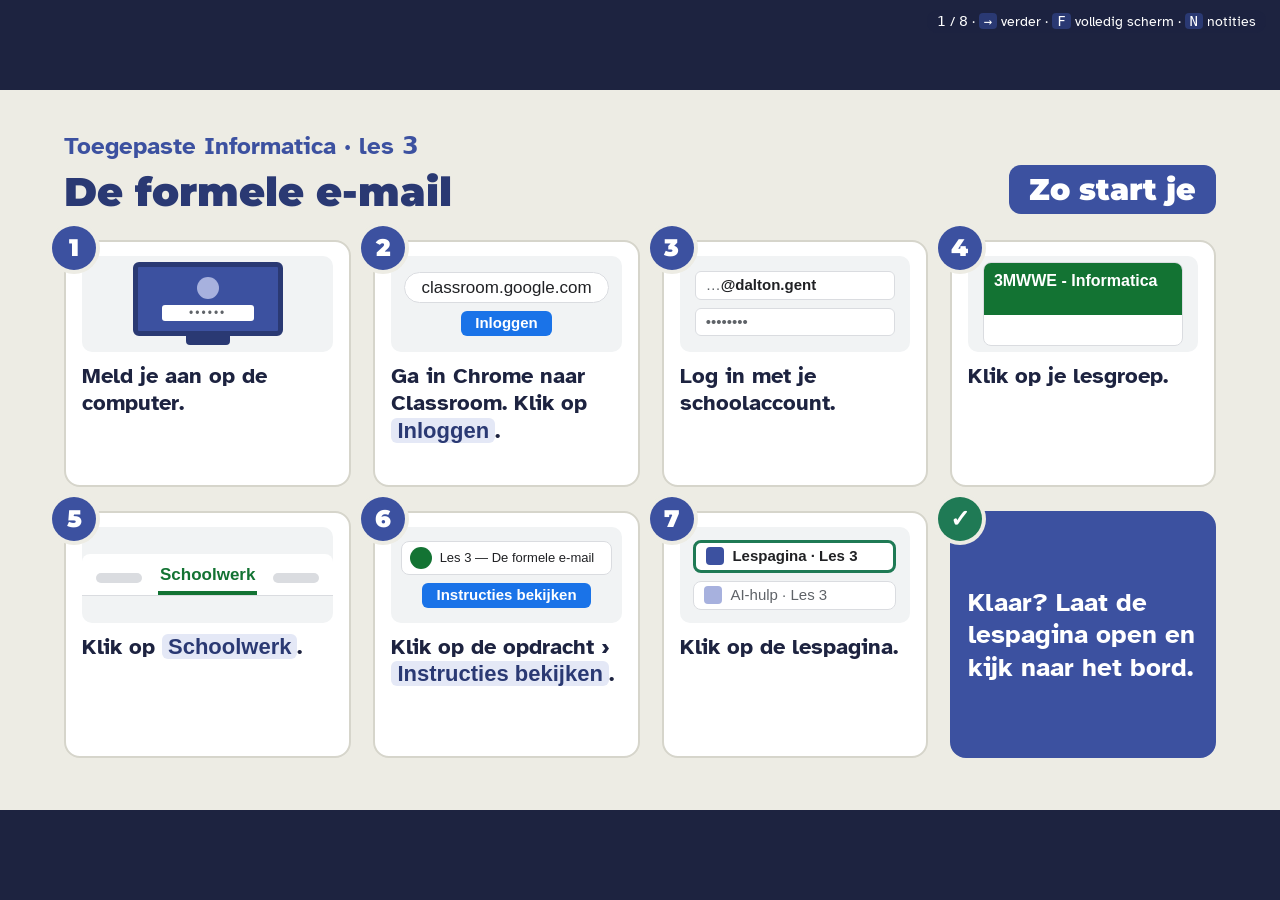
==== presentatie.html @ 8ce5a007 "Les 3 MWWE: De formele e-mail Co-Authored-By: Claude Sonnet 5.5 <noreply@anthropic.com>" ====
<!DOCTYPE html>
<html lang="nl-BE">
<head>
  <meta charset="UTF-8">
  <meta name="viewport" content="width=device-width, initial-scale=1">
  <title>De formele e-mail · dia's · Onderzoekslabo</title>
  <link rel="icon" href="assets/onderzoekslabo-icon.svg" type="image/svg+xml">
  <link rel="stylesheet" href="css/slides.css">
  <style>
    .klok { font-size: 22px; color: #4D5573; }
    .compact .two { flex: 0 0 auto; }
    .compact .panel p { margin-bottom: 10px; }
    .compact .panel p:last-child { margin-bottom: 0; }
    .steps2 { columns: 2; column-gap: 40px; margin: 0; }
    .steps2 li { font-size: 25px; margin-bottom: 6px; break-inside: avoid; }
    .steps1 { margin: 0; padding-left: 1.2em; }
    .steps1 li { font-size: 27px; margin-bottom: 9px; }
    .steps1 li:last-child { margin-bottom: 0; }
    .qcol .opt { font-size: 26px; padding: 10px 18px; }
    /* Een nagemaakt venster "Nieuw bericht" (dia 4 en 6) */
    .venster { background: #fff; border: 2px solid #C4C7C5; border-radius: 14px 14px 8px 8px; overflow: hidden; font-family: Arial, sans-serif; color: #202124; box-shadow: 0 8px 24px rgba(29,35,64,.15); }
    .venster .vk { background: #F2F6FC; font-weight: 700; font-size: 20px; padding: 8px 18px; }
    .venster .vv { display: flex; gap: 16px; border-bottom: 1px solid #E3E3E3; padding: 7px 18px; font-size: 20px; }
    .venster .vv span:first-child { color: #5F6368; width: 110px; flex-shrink: 0; }
    .venster .vt { padding: 12px 18px 6px; font-size: 20px; }
    .venster .vt p { font-size: 20px; margin: 0 0 12px; line-height: 1.35; }
    .venster .lijn { display: block; height: 10px; border-radius: 5px; background: #E1E3EC; margin: 0 0 10px; }
    .venster .vf { padding: 4px 18px 14px; }
    .venster .verz { display: inline-block; background: #0B57D0; color: #fff; font-weight: 700; font-size: 18px; border-radius: 99px; padding: 5px 20px; }
    .leeg { color: #A0372A; font-style: italic; }
    /* dia 4: zes delen, met labels die één voor één verschijnen */
    .delen { display: grid; grid-template-columns: 1fr 400px; gap: 30px; flex: 1; min-height: 0; align-items: start; }
    .labels { list-style: none; padding: 0 !important; margin: 0; counter-reset: d; }
    .labels li { counter-increment: d; font-size: 24px; line-height: 1.2; margin: 0 0 9px; display: flex; align-items: center; gap: 14px; }
    .labels li::before { content: counter(d); width: 38px; height: 38px; flex-shrink: 0; border-radius: 50%; background: var(--navy); color: #fff; font-family: "Montserrat", Arial, sans-serif; font-weight: 900; font-size: 20px; display: grid; place-items: center; }
    /* dia 5: twee tabbladen */
    .tabbalk { display: flex; gap: 6px; background: #DEE1E6; border-radius: 14px 14px 0 0; padding: 10px 12px 0; font-family: Arial, sans-serif; }
    .tabbalk span { background: #F1F3F4; border-radius: 10px 10px 0 0; padding: 10px 22px; font-size: 21px; color: #3C4043; }
    .tabbalk span.aan { background: #fff; font-weight: 700; color: #202124; }
    .tabonder { background: #fff; border: 2px solid #DEE1E6; border-top: 0; border-radius: 0 0 14px 14px; height: 40px; }
    .uitleg3 { display: grid; grid-template-columns: repeat(3, 1fr); gap: 22px; margin-top: 26px; }
    .uitleg3 .panel { font-size: 24px; line-height: 1.35; }
    .uitleg3 .panel b { display: block; font-family: "Montserrat", Arial, sans-serif; color: var(--navy-deep); font-size: 26px; margin-bottom: 6px; }
    .rij1 { display: grid; grid-template-columns: 1fr 1fr; gap: 22px; margin-top: 18px; }
    .rij1 .panel { font-size: 24px; }
    /* dia 6: twee kleine vensters naast elkaar */
    .twee { display: grid; grid-template-columns: 1fr 1fr; gap: 22px; align-items: start; }
    .twee .venster .vv { font-size: 19px; padding: 6px 16px; }
    .twee .venster .vv span:first-child { width: 96px; }
    .twee .venster .vk { font-size: 19px; padding: 6px 16px; }
    .twee .wie { font-family: "Montserrat", Arial, sans-serif; font-weight: 800; font-size: 24px; color: var(--navy-deep); margin: 0 0 6px; }
    .vast5 { font-size: 26px; line-height: 1.5; }
  </style>
</head>
<body>
<div class="hud"><span id="counter"></span> · <kbd>→</kbd> verder · <kbd>F</kbd> volledig scherm · <kbd>N</kbd> notities</div>
<div class="deck"><div class="stage">

<!-- 1 · vaste startdia -->
<section class="slide start">
  <div class="start-kop">
    <div>
      <p class="kicker">Toegepaste Informatica · les 3</p>
      <h1>De formele e-mail</h1>
    </div>
    <span class="start-zo">Zo start je</span>
  </div>
  <ol class="startroute">
    <li><div class="sr-beeld"><div class="pc-scherm"><span class="pc-avatar"></span><span class="pc-veld">••••••</span></div><div class="pc-voet"></div></div><span class="sr-tekst">Meld je aan op de computer.</span></li>
    <li><div class="sr-beeld"><span class="url-balk">classroom.google.com</span><span class="url-knop">Inloggen</span></div><span class="sr-tekst">Ga in Chrome naar Classroom. Klik op <span class="knop">Inloggen</span>.</span></li>
    <li><div class="sr-beeld"><span class="login-veld">…<b>@dalton.gent</b></span><span class="login-veld">••••••••</span></div><span class="sr-tekst">Log in met je schoolaccount.</span></li>
    <li><div class="sr-beeld"><div class="lesgroep"><span class="lesgroep-kop">3MWWE - Informatica</span></div></div><span class="sr-tekst">Klik op je lesgroep.</span></li>
    <li><div class="sr-beeld"><div class="tabs"><span class="tab-grijs"></span><span class="tab-aan">Schoolwerk</span><span class="tab-grijs"></span></div></div><span class="sr-tekst">Klik op <span class="knop">Schoolwerk</span>.</span></li>
    <li><div class="sr-beeld"><span class="opdr-rij"><span class="opdr-ic"></span>Les 3 — De formele e-mail</span><span class="opdr-link">Instructies bekijken</span></div><span class="sr-tekst">Klik op de opdracht › <span class="knop">Instructies bekijken</span>.</span></li>
    <li><div class="sr-beeld"><span class="bijl-chip aan"><span class="bijl-ic"></span>Lespagina · Les 3</span><span class="bijl-chip"><span class="bijl-ic"></span>AI-hulp · Les 3</span></div><span class="sr-tekst">Klik op de lespagina.</span></li>
    <li class="klaar">Klaar? Laat de lespagina open en kijk naar het bord.</li>
  </ol>
  <template class="note">
    <p><strong>Instructie, 0–2'. De vaste startdia</strong> (elke les dezelfde, voor alle klassen). Laat ze op het bord staan terwijl de leerlingen aanmelden.</p>
    <p>Het <strong>wachtwoord van de computers</strong> staat niet op de dia: de dia's staan openbaar online. Zeg het, of schrijf het op het bord.</p>
    <p>Ga verder als de meesten de lespagina open hebben. Wie vastzit bij stap 4 tot 6: wijs de tegel aan, en help daarna, niet ervoor.</p>
  </template>
</section>

<!-- 2 -->
<section class="slide met-mascotte" data-answer>
  <img class="mascotte" src="assets/mascotte/dalton_denken.webp" alt="" width="240" height="240">
  <p class="kicker">Lesstart · 2 minuten</p>
  <h2>Weet je het nog?</h2>
  <div class="qcol">
    <p style="font-size:30px;font-weight:700;margin:0 0 8px">Waarom heette het bestand <em>interview_respondent-02</em> en niet <em>interview Amina</em>?</p>
    <div class="opts">
      <div class="opt"><span class="n">A</span>Omdat de naam dan korter was</div>
      <div class="opt right"><span class="n">B</span>Omdat een naam een persoonsgegeven is</div>
      <div class="opt"><span class="n">C</span>Omdat Drive geen namen toelaat</div>
    </div>
  </div>
  <p class="answer">Een naam is een persoonsgegeven. Vandaag ook: een e-mailadres.</p>
  <template class="note">
    <p><strong>Lesstart (2'), ophalen uit les 2.</strong> Iedereen antwoordt tegelijk met vingers: 1, 2 of 3 vingers voor A, B of C. Druk daarna op → voor het antwoord.</p>
    <p>Bouw de brug: <em>"Een naam is een persoonsgegeven. Een e-mailadres ook. Straks zie je wat dat betekent als je veel mensen tegelijk mailt."</em></p>
  </template>
</section>

<!-- 3 -->
<section class="slide met-mascotte">
  <img class="mascotte" src="assets/mascotte/dalton_wijzen_links.webp" alt="" width="240" height="240">
  <p class="kicker">Ik doe · dia 1 van 4</p>
  <h2>Wat kan je straks?</h2>
  <ul class="rules">
    <li>Je <strong>vergelijkt</strong> een zwakke en een goede interviewaanvraag.</li>
    <li>Je kiest tussen <strong>Aan</strong>, <strong>Cc</strong> en <strong>Bcc</strong>.</li>
    <li>Je schrijft zelf een <strong>formele e-mail</strong>, van onderwerp tot handtekening.</li>
  </ul>
  <p class="klok" style="margin-top:8px">Vandaag geen Gmail: je schrijft in je werkdocument, in een venster dat eruitziet als Gmail.</p>
  <template class="note"><p><strong>Ik doe, 0'30".</strong> Lesdoel voorlezen, niet toelichten. Zeg dat er niets echt verstuurd wordt: ze leveren het werkdocument in.</p></template>
</section>

<!-- 4 -->
<section class="slide">
  <p class="kicker">Ik doe · dia 2 van 4 · het eindproduct</p>
  <h2>Een e-mail in acht delen</h2>
  <div class="delen">
    <div class="venster">
      <div class="vk">Nieuw bericht</div>
      <div class="vv"><span>Aan</span><span>hanne.declercq@delantaarn.example</span></div>
      <div class="vv"><span>Cc</span><span>ines.coppens@onderzoekslabo.example</span></div>
      <div class="vv"><span>Onderwerp</span><span>Vraag om een interview over …</span></div>
      <div class="vt">
        <p>Beste mevrouw De Clercq,</p>
        <span class="lijn" style="width:92%"></span>
        <span class="lijn" style="width:84%"></span>
        <span class="lijn" style="width:64%"></span>
        <span class="lijn" style="width:30%"></span>
        <p style="margin-top:12px">Met vriendelijke groeten,</p>
        <span class="lijn" style="width:38%"></span>
        <span class="lijn" style="width:30%"></span>
      </div>
      <div class="vf"><span class="verz">Verzenden</span></div>
    </div>
    <ol class="labels">
      <li class="reveal-item"><span><strong>Ontvangers</strong>: Aan en Cc</span></li>
      <li class="reveal-item"><span><strong>Onderwerp</strong>: waarover, van wie?</span></li>
      <li class="reveal-item"><span><strong>Aanspreking</strong> met een komma</span></li>
      <li class="reveal-item"><span><strong>Inleiding</strong>: wie, namens wie</span></li>
      <li class="reveal-item"><span><strong>Midden</strong>: je vraag</span></li>
      <li class="reveal-item"><span><strong>Slot</strong>: tegen wanneer</span></li>
      <li class="reveal-item"><span><strong>Slotgroet</strong></span></li>
      <li class="reveal-item"><span><strong>Handtekening</strong></span></li>
    </ol>
  </div>
  <template class="note">
    <p><strong>Ik doe, 1'30". Het eindproduct.</strong> Wijs elk deel aan in het venster en druk telkens op → voor het label.</p>
    <p>Bij Cc: <em>"Je onderzoeksbegeleider leest mee, maar moet niets doen."</em> Bij de aanspreking: <em>"Je kent haar niet. Dus geen voornaam, en u in plaats van je."</em></p>
    <p>Inleiding, midden en slot toon je niet uitgewerkt: dat schrijven ze zelf, met het bouwplan van stap 5.</p>
  </template>
</section>

<!-- 5 -->
<section class="slide">
  <p class="kicker">Ik doe · dia 3 van 4 · demo</p>
  <h2>Aan, Cc of Bcc?</h2>
  <div class="uitleg3">
    <div class="panel reveal-item"><b>Aan</b>Mevrouw De Clercq. Zij moet antwoorden.</div>
    <div class="panel reveal-item"><b>Cc</b>Mevrouw Coppens, je begeleider. Zij leest mee en moet niets doen.</div>
    <div class="panel reveal-item"><b>Bcc</b>De 24 leerlingen van je enquête. Ze mogen elkaars adres niet zien.</div>
  </div>
  <p class="reveal-item" style="margin-top:26px;font-size:27px"><strong>Waar typ je dat?</strong> In <em>Interviewmail</em>, deel 3, in het venster <em>Nieuw bericht</em>.</p>
  <p class="reveal-item" style="margin-top:6px;font-size:27px"><strong>Waarom Bcc?</strong> Een e-mailadres is een persoonsgegeven, zoals <em>respondent-02</em> in les 2.</p>
  <template class="note">
    <p><strong>Ik doe, 2' — voordoen in je eigen browser</strong> (je eigen kopie van Interviewmail: zie README, klaarzetten).</p>
    <ol>
      <li>Druk op → voor elk vak. Vraag telkens: <em>"Moet deze persoon antwoorden? Mag hij de andere adressen zien?"</em></li>
      <li>Toon in je eigen kopie van Interviewmail deel 3: klik in het vak naast <em>Aan</em> en typ één letter. <em>"Zo schrijf je in het venster."</em> Wis de letter.</li>
      <li>Brug naar de lesstart: <em>"Een naam is een persoonsgegeven. Een e-mailadres ook. Zet je 24 adressen in Cc, dan ziet elke leerling de 23 andere."</em></li>
    </ol>
    <p>Vraag 1 in deel 2 (<em>Waarom zet je de 24 leerlingen niet in Cc?</em>) laat je de leerlingen zelf beantwoorden.</p>
  </template>
</section>

<!-- 6 -->
<section class="slide compact met-mascotte">
  <!-- MASCOTTE VOLGT: <img class="mascotte" src = "assets/mascotte/dalton_letop.webp" alt="" width="240" height="240"> -->
  <p class="kicker">Ik doe · dia 4 van 4 · demo</p>
  <h2>Fout 1 doen we samen</h2>
  <div class="twee">
    <div>
      <p class="wie">Senne</p>
      <div class="venster">
        <div class="vv"><span>Aan</span><span>hanne.declercq@…</span></div>
        <div class="vv"><span>Onderwerp</span><span class="leeg">vraagje</span></div>
      </div>
    </div>
    <div>
      <p class="wie">Noor</p>
      <div class="venster">
        <div class="vv"><span>Aan</span><span>bram.willems@…</span></div>
        <div class="vv"><span>Onderwerp</span><span>Vraag om een interview over groepschats – Onderzoekslabo</span></div>
      </div>
    </div>
  </div>
  <div class="rij1">
    <div class="panel reveal-item"><strong>Senne</strong><br>Bij <em>vraagje</em> weet je niet waarover het gaat.</div>
    <div class="panel reveal-item"><strong>Noor</strong><br>Je ziet waarover (een interview over groepschats) en van wie (Onderzoekslabo).</div>
  </div>
  <template class="note">
    <p><strong>Ik doe, 1'30" — hardop denkend.</strong> <em>"Mevrouw De Clercq krijgt veel e-mails. Wat ziet ze eerst? Het onderwerp. Bij Senne: vraagje. Waarover? Geen idee. Bij Noor weet ze het al voor ze opent."</em> Druk op → en nog eens →.</p>
    <p>Zeg: <em>"Dit staat al ingevuld in rij 1 van deel 1. Rij 2 tot 6 doe je zelf. Kijk naar de opbouw van Noors e-mail, niet naar haar zinnen: zij schrijft over een ander onderzoek aan iemand anders."</em></p>
    <p>Benoem de andere verschillen <strong>niet</strong>: dat is stap 2.</p>
  </template>
</section>

<!-- 7 -->
<section class="slide compact met-mascotte">
  <!-- MASCOTTE VOLGT: <img class="mascotte" src = "assets/mascotte/dalton_laptop.webp" alt="" width="240" height="240"> -->
  <p class="kicker">Keuzewerktijd · 40 minuten</p>
  <h2>Zo werk je verder</h2>
  <div class="two" style="grid-template-columns: 1.5fr 1fr; gap: 24px">
    <div>
      <ol class="steps1">
        <li>Klaarzetten <span class="klok">3'</span></li>
        <li>Goed of zwak? <span class="klok">8'</span></li>
        <li>Aan, Cc of Bcc? <span class="klok">5'</span></li>
        <li>Het begin van je e-mail <span class="klok">5'</span></li>
        <li>Inleiding, midden en slot <span class="klok">10'</span></li>
        <li>Feedback van je buur <span class="klok">6'</span></li>
        <li>Controleren en inleveren <span class="klok">3'</span></li>
      </ol>
    </div>
    <div class="panel navy">
      <p style="font-size:25px"><strong>Vast?</strong></p>
      <p class="vast5" style="font-size:25px">1. Theoriekaart<br>2. Hulp nodig?<br>3. AI-hulp<br>4. Je buur<br>5. Ik</p>
    </div>
  </div>
  <p class="klok" style="margin-top:14px;font-size:23px">
    <strong>Alles staat in de opdracht in Google Classroom</strong> <em>Les 3 — De formele e-mail</em>: de lespagina, de AI-hulp en rechts onder <em>Jouw werk</em> je werkdocument Interviewmail. Je levert je <strong>werkdocument</strong> in.<br>Adres: jonasdaltongent.github.io/Interviewmail-Labo/<!-- PAS AAN --></p>
  <template class="note">
    <p><strong>Keuzewerktijd, 40'.</strong> Laat deze dia staan zolang ze werken. De minuten per stap tellen samen op tot 40, inleveren inbegrepen.</p>
    <p>Eerste rondgang (stap 1–2): heeft iedereen de lespagina én Interviewmail open, in twee tabbladen? Is rij 2 van deel 1 begonnen? Dat eerst, voor alles.</p>
    <p>Tweede rondgang (stap 4–5): Aan en Cc juist overgetypt, Bcc leeg? <em>u</em> in plaats van <em>je</em>? Laat wie klaar is met stap 5 al een buur zoeken voor stap 6. Vraag bij het meelezen: <em>"Lees je midden luidop: weet mevrouw De Clercq nu wanneer en hoe lang?"</em></p>
    <p>Oneven aantal in stap 6: een groepje van drie, of lees zelf mee.</p>
    <p><strong>Vergeet niet</strong> het adres op deze dia aan te passen als de repository anders heet.</p>
  </template>
</section>

<!-- 8 -->
<section class="slide met-mascotte" data-answer>
  <img class="mascotte" src="assets/mascotte/dalton_hulp.webp" alt="" width="240" height="240">
  <p class="kicker">Afsluiten · laatste minuut</p>
  <h2>Mevrouw De Clercq leest je e-mail</h2>
  <p style="font-size:34px;font-weight:700;margin-top:10px">Welke twee dingen moet ze zeker weten?</p>
  <p class="answer" style="font-size:30px">Wat je vraagt (een interview van 20 minuten op een van de twee momenten) en tegen wanneer je een antwoord nodig hebt.</p>
  <p style="margin-top:40px">Volgende les, <strong>donderdag 22 oktober</strong>: een boodschap ontleden met het communicatiemodel.</p>
  <template class="note">
    <p><strong>Afsluiting, laatste minuut van de keuzewerktijd.</strong> Twee of drie leerlingen antwoorden; druk dan op → voor het antwoord. Dezelfde vraag staat in deel 5 van het werkdocument.</p>
    <p>Zeg mondeling dat wie niet klaar is, toch inlevert.</p>
  </template>
</section>

</div></div>
<div class="notes" id="notes"></div>
<script src="js/slides.js"></script>
</body>
</html>
---- css/slides.css ----
/* Klassikale dia's · Onderzoekslabo Jongeren & Welzijn · Les 3 De formele e-mail — beamer, 16:9 */
@font-face { font-family: "Atkinson"; src: url("../assets/fonts/atkinson-regular.woff2") format("woff2"); font-weight: 400; }
@font-face { font-family: "Atkinson"; src: url("../assets/fonts/atkinson-bold.woff2") format("woff2"); font-weight: 700; }
/* Atkinson tekent de nul met een schuine streep (lijkt op Ø). Cijfers daarom uit een systeemlettertype. */
@font-face { font-family: "Atkinson"; src: local("Segoe UI"), local("SegoeUI"), local("Arial"), local("Helvetica"), local("DejaVu Sans"); font-weight: 400; unicode-range: U+0030-0039; }
@font-face { font-family: "Atkinson"; src: local("Segoe UI Bold"), local("SegoeUI-Bold"), local("Arial Bold"), local("Arial-BoldMT"), local("Helvetica Bold"), local("DejaVu Sans Bold"); font-weight: 700; unicode-range: U+0030-0039; }
@font-face { font-family: "Atkinson"; src: local("Segoe UI"), local("Arial"), local("Helvetica"), local("Roboto"); font-weight: 400; unicode-range: U+0030-0039; }
@font-face { font-family: "Atkinson"; src: local("Segoe UI Bold"), local("Arial Bold"), local("Arial-BoldMT"), local("Roboto Bold"); font-weight: 700; unicode-range: U+0030-0039; }
@font-face { font-family: "Montserrat"; src: url("../assets/fonts/montserrat-heavy.woff2") format("woff2"); font-weight: 700 900; }

:root { --navy:#3C51A0; --navy-deep:#2A3973; --peri:#A7B1DE; --peri-soft:#E4E8F6; --blush:#FCD6CF; --blush-soft:#FEF0EC; --sand:#EDECE4; --ink:#1D2340; --muted:#4D5573; --ok:#1F7A55; --ok-soft:#E3F3EB; --warn:#A0372A; }
* { box-sizing: border-box; }
html, body { margin: 0; height: 100%; background: #1D2340; font-family: "Atkinson", Verdana, sans-serif; color: var(--ink); overflow: hidden; }

/* place-content: center houdt het podium ook in het midden als het scherm kleiner is dan 1280x720;
   zonder viel dan rechts of onderaan een strook van de dia weg */
.deck { position: absolute; inset: 0; display: grid; place-items: center; place-content: center; }
.stage { width: 1280px; height: 720px; position: relative; transform-origin: center center; }
.slide { position: absolute; inset: 0; background: var(--sand); display: none; padding: 56px 72px 64px; flex-direction: column; }
.slide.active { display: flex; }
.slide h1, .slide h2 { font-family: "Montserrat", Arial, sans-serif; color: var(--navy-deep); margin: 0 0 24px; line-height: 1.1; }
.slide h1 { font-size: 64px; font-weight: 900; }
.slide h2 { font-size: 44px; font-weight: 800; }
.slide p, .slide li { font-size: 30px; line-height: 1.4; }
.slide ul, .slide ol { margin: 0; padding-left: 1.2em; }
.slide li { margin-bottom: 10px; }
.kicker { font-weight: 700; color: var(--navy); font-size: 24px !important; margin: 0 0 8px; }
.foot { position: absolute; left: 72px; right: 72px; bottom: 22px; display: flex; justify-content: space-between; align-items: center; font-size: 16px; color: var(--muted); }
.foot img { height: 30px; }
.slide.title { background: var(--navy); color: #fff; justify-content: center; }
.slide.title h1 { color: #fff; font-size: 76px; }
.slide.title p { color: var(--peri-soft); }
.slide.title .logos { display: flex; gap: 28px; align-items: center; margin-top: 40px; }
.slide.title .logos img { background: #fff; border-radius: 14px; padding: 10px 16px; height: 86px; }
.slide.title .sail { position: absolute; right: 90px; bottom: 90px; width: 260px; }

.two { display: grid; grid-template-columns: 1fr 1fr; gap: 36px; flex: 1; min-height: 0; }
.panel { background: #fff; border-radius: 16px; padding: 24px 28px; border: 2px solid #D6D5CB; }
.panel.navy { background: var(--navy); color: #fff; border-color: var(--navy); }
.tag { display: inline-block; font-family: "Montserrat", Arial, sans-serif; font-weight: 900; font-size: 28px; background: var(--navy); color: #fff; border-radius: 10px; padding: 2px 14px; margin-bottom: 12px; }

/* nagemaakte documenten */
.paper { background: #fff; border: 1px solid #C9C8BE; box-shadow: 0 8px 24px rgba(29,35,64,.15); padding: 26px 30px; font-family: Arial, sans-serif; font-size: 20px; line-height: 1.5; height: 100%; overflow: hidden; }
.paper p { font-size: 20px; margin: 0; line-height: 1.5; }
.paper .gap { height: 14px; }
.pil { color: var(--navy); font-weight: 700; }
.dot { color: var(--navy); font-weight: 700; }
.bad-label, .good-label { font-weight: 700; font-size: 22px; margin-bottom: 8px; }
.bad-label { color: var(--warn); }
.good-label { color: var(--ok); }

/* vragen met onthulling */
.opts { display: grid; gap: 14px; margin-top: 10px; }
.opt { display: flex; align-items: center; gap: 18px; background: #fff; border: 3px solid #D6D5CB; border-radius: 14px; padding: 12px 20px; font-size: 30px; }
.opt .n { font-family: "Montserrat", Arial, sans-serif; font-weight: 900; width: 54px; height: 54px; border-radius: 50%; display: grid; place-items: center; background: var(--peri-soft); color: var(--navy); flex-shrink: 0; }
.slide.revealed .opt.right { border-color: var(--ok); background: var(--ok-soft); }
.slide.revealed .opt.right .n { background: var(--ok); color: #fff; }
.answer { display: none; margin-top: 18px; font-size: 26px; font-weight: 700; color: var(--ok); }
.slide.revealed .answer { display: block; }
.hand { font-size: 24px !important; color: var(--muted); }

.reveal-item { visibility: hidden; }
.reveal-item.shown { visibility: visible; }

.rules { counter-reset: r; list-style: none; padding: 0 !important; }
.rules li { counter-increment: r; position: relative; padding-left: 78px; min-height: 60px; margin-bottom: 18px; }
.rules li::before { content: counter(r); position: absolute; left: 0; top: -2px; width: 56px; height: 56px; border-radius: 50%; background: var(--navy); color: #fff; font-family: "Montserrat", Arial, sans-serif; font-weight: 900; font-size: 28px; display: grid; place-items: center; }

.style-table { width: 100%; border-collapse: collapse; background: #fff; border: 4px solid var(--navy); }
.style-table th, .style-table td { text-align: left; font-size: 27px; padding: 10px 18px; border-bottom: 2px solid var(--peri-soft); }
.style-table th { background: var(--peri-soft); color: var(--navy-deep); width: 36%; }

.toolbar { display: flex; flex-wrap: wrap; gap: 10px; align-items: center; background: #EEF1FA; border: 2px solid #C7CDE6; border-radius: 40px; padding: 12px 18px; font-family: Arial, sans-serif; font-size: 26px; }
.toolbar span { background: #fff; border: 2px solid #D5D9EA; border-radius: 8px; padding: 4px 12px; }

.help-row { display: flex; gap: 16px; margin-top: 18px; }
.help-row div { flex: 1; background: #fff; border-radius: 14px; padding: 14px 16px; font-size: 24px; font-weight: 700; text-align: center; border: 2px solid var(--peri); }
.help-row b { display: block; font-family: "Montserrat", Arial, sans-serif; font-size: 34px; color: var(--navy); }

/* ---------- Vaste startdia "Zo start je" (dia 1, sinds 09-10-2026, _afspraken/presentatie.md) ----------
   Zeven tegels met een tekening (HTML en CSS) en een achtste "Klaar?". Alleen de lestitel, de
   lesgroep en de titel van de opdracht veranderen per les. Geen wachtwoord op de dia: ze is openbaar. */
.slide.start { padding: 40px 64px 52px; }
.start-kop { display: flex; align-items: flex-end; justify-content: space-between; gap: 28px; margin-bottom: 26px; }
.start-kop .kicker { margin: 0 0 6px; }
.start-kop h1 { font-size: 40px; margin: 0; }
.start-zo { font-family: "Montserrat", Arial, sans-serif; font-weight: 900; font-size: 30px; color: #fff; background: var(--navy); border-radius: 12px; padding: 6px 20px; white-space: nowrap; }
.startroute { list-style: none; counter-reset: sr; margin: 0; padding: 0 !important; display: grid; grid-template-columns: repeat(4, 1fr); grid-auto-rows: 1fr; gap: 24px 22px; flex: 1; min-height: 0; }
.startroute li { counter-increment: sr; position: relative; margin: 0; background: #fff; border: 2px solid #D6D5CB; border-radius: 16px; padding: 14px 16px 12px; display: flex; flex-direction: column; gap: 10px; font-size: 22px; line-height: 1.25; font-weight: 700; }
.startroute li::before { content: counter(sr); position: absolute; top: -16px; left: -14px; width: 44px; height: 44px; border-radius: 50%; background: var(--navy); color: #fff; font-family: "Montserrat", Arial, sans-serif; font-weight: 900; font-size: 24px; display: grid; place-items: center; box-shadow: 0 0 0 4px var(--sand); }
.startroute li.klaar { background: var(--navy); border-color: var(--navy); color: #fff; justify-content: center; font-size: 26px; }
.startroute li.klaar::before { content: "✓"; background: var(--ok); }
.sr-tekst { display: block; }
.startroute .knop { font-family: Arial, sans-serif; background: var(--peri-soft); color: var(--navy-deep); border-radius: 6px; padding: 0 6px; white-space: nowrap; }
.sr-beeld { height: 96px; flex-shrink: 0; border-radius: 10px; background: #F1F3F4; display: flex; flex-direction: column; align-items: center; justify-content: center; gap: 8px; overflow: hidden; font-family: Arial, sans-serif; font-weight: 400; }
/* 1 · de computer */
.pc-scherm { width: 150px; height: 74px; border: 5px solid var(--navy-deep); border-radius: 6px; background: var(--navy); display: flex; flex-direction: column; align-items: center; justify-content: center; gap: 6px; }
.pc-avatar { width: 22px; height: 22px; border-radius: 50%; background: var(--peri); }
.pc-veld { width: 92px; height: 16px; border-radius: 3px; background: #fff; color: #5F6368; font-size: 12px; line-height: 16px; text-align: center; letter-spacing: 2px; }
.pc-voet { width: 44px; height: 9px; margin-top: -8px; background: var(--navy-deep); border-radius: 0 0 4px 4px; }
/* 2 · de adresbalk */
.url-balk { background: #fff; border: 1px solid #DADCE0; border-radius: 99px; padding: 4px 16px; font-size: 17px; color: #202124; }
.url-knop, .opdr-link { background: #1A73E8; color: #fff; border-radius: 6px; padding: 3px 14px; font-size: 15px; font-weight: 700; }
/* 3 · aanmelden */
.login-veld { width: 200px; background: #fff; border: 1px solid #DADCE0; border-radius: 6px; padding: 4px 10px; font-size: 15px; color: #5F6368; }
.login-veld b { color: #202124; }
/* 4 · de lesgroep */
.lesgroep { width: 200px; height: 84px; border-radius: 8px; background: #fff; border: 1px solid #DADCE0; overflow: hidden; }
.lesgroep-kop { display: block; height: 52px; background: #137333; color: #fff; font-size: 16px; font-weight: 700; padding: 8px 10px; }
/* 5 · de tabbladen */
.tabs { display: flex; align-items: flex-end; gap: 16px; background: #fff; border-bottom: 1px solid #DADCE0; padding: 10px 14px 0; border-radius: 8px 8px 0 0; }
.tab-grijs { width: 46px; height: 10px; margin-bottom: 12px; border-radius: 5px; background: #DADCE0; }
.tab-aan { font-size: 17px; font-weight: 700; color: #137333; border-bottom: 4px solid #137333; padding: 0 2px 6px; }
/* 6 · de opdracht */
.opdr-rij { display: flex; align-items: center; gap: 8px; width: 92%; background: #fff; border: 1px solid #DADCE0; border-radius: 8px; padding: 5px 8px; font-size: 13px; color: #202124; }
.opdr-ic { width: 22px; height: 22px; flex-shrink: 0; border-radius: 50%; background: #137333; }
/* 7 · de bijlagen */
.bijl-chip { width: 88%; display: flex; align-items: center; gap: 8px; background: #fff; border: 1px solid #DADCE0; border-radius: 8px; padding: 4px 10px; font-size: 15px; color: #5F6368; }
.bijl-chip.aan { border: 3px solid var(--ok); color: #202124; font-weight: 700; }
.bijl-ic { width: 18px; height: 18px; flex-shrink: 0; border-radius: 4px; background: var(--peri); }
.bijl-chip.aan .bijl-ic { background: var(--navy); }

/* ---------- Mascotte (sinds 10-10-2026, _afspraken/vormgeving-en-techniek.md) ----------
   Rechtsonder; .met-mascotte houdt de tekst links ervan. Versiering, dus alt="". Nooit op dia 1. */
.slide.met-mascotte { padding-right: 300px; }
.slide .mascotte { position: absolute; right: 40px; bottom: 24px; width: 240px; height: 240px; pointer-events: none; }

/* sprekersnotities */
.notes { display: none; position: fixed; left: 0; right: 0; bottom: 0; max-height: 38vh; overflow: auto; background: #fff; border-top: 5px solid var(--blush); padding: 14px 22px; font-size: 17px; line-height: 1.5; z-index: 5; }
body.show-notes .notes { display: block; }
.notes h3 { margin: 0 0 6px; font-family: "Montserrat", Arial, sans-serif; color: var(--navy-deep); font-size: 16px; }
.hud { position: fixed; top: 10px; right: 14px; color: #fff; background: rgba(29,35,64,.75); padding: 3px 10px; border-radius: 99px; font-size: 14px; z-index: 6; }
.hud kbd { background: #2A3973; border-radius: 4px; padding: 0 5px; color: #fff; }
body.show-notes .hud, body:fullscreen .hud { display: none; }
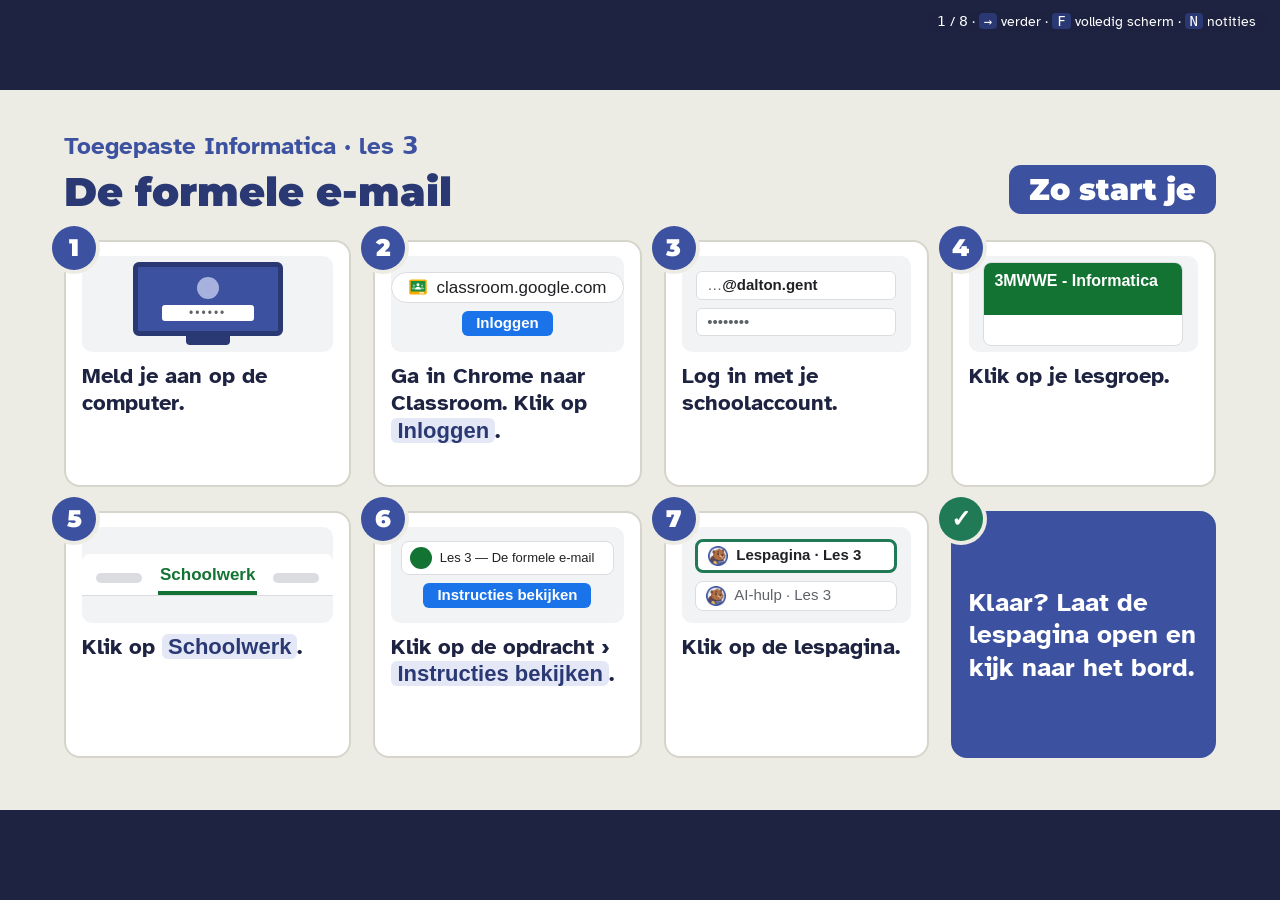
==== commit 1bbe7e3d: "Logo's voor de opdracht (Classroom), het werkdocument (Google Documenten) en de lespagina (Dalton) C" ====
--- a/presentatie.html
+++ b/presentatie.html
@@ -67,12 +67,12 @@
   </div>
   <ol class="startroute">
     <li><div class="sr-beeld"><div class="pc-scherm"><span class="pc-avatar"></span><span class="pc-veld">••••••</span></div><div class="pc-voet"></div></div><span class="sr-tekst">Meld je aan op de computer.</span></li>
-    <li><div class="sr-beeld"><span class="url-balk">classroom.google.com</span><span class="url-knop">Inloggen</span></div><span class="sr-tekst">Ga in Chrome naar Classroom. Klik op <span class="knop">Inloggen</span>.</span></li>
+    <li><div class="sr-beeld"><span class="url-balk"><img class="logo" src="assets/logos/classroom.svg" alt="">classroom.google.com</span><span class="url-knop">Inloggen</span></div><span class="sr-tekst">Ga in Chrome naar Classroom. Klik op <span class="knop">Inloggen</span>.</span></li>
     <li><div class="sr-beeld"><span class="login-veld">…<b>@dalton.gent</b></span><span class="login-veld">••••••••</span></div><span class="sr-tekst">Log in met je schoolaccount.</span></li>
     <li><div class="sr-beeld"><div class="lesgroep"><span class="lesgroep-kop">3MWWE - Informatica</span></div></div><span class="sr-tekst">Klik op je lesgroep.</span></li>
     <li><div class="sr-beeld"><div class="tabs"><span class="tab-grijs"></span><span class="tab-aan">Schoolwerk</span><span class="tab-grijs"></span></div></div><span class="sr-tekst">Klik op <span class="knop">Schoolwerk</span>.</span></li>
     <li><div class="sr-beeld"><span class="opdr-rij"><span class="opdr-ic"></span>Les 3 — De formele e-mail</span><span class="opdr-link">Instructies bekijken</span></div><span class="sr-tekst">Klik op de opdracht › <span class="knop">Instructies bekijken</span>.</span></li>
-    <li><div class="sr-beeld"><span class="bijl-chip aan"><span class="bijl-ic"></span>Lespagina · Les 3</span><span class="bijl-chip"><span class="bijl-ic"></span>AI-hulp · Les 3</span></div><span class="sr-tekst">Klik op de lespagina.</span></li>
+    <li><div class="sr-beeld"><span class="bijl-chip aan"><img class="logo" src="assets/logos/lespagina.webp" alt="">Lespagina · Les 3</span><span class="bijl-chip"><img class="logo" src="assets/logos/lespagina.webp" alt="">AI-hulp · Les 3</span></div><span class="sr-tekst">Klik op de lespagina.</span></li>
     <li class="klaar">Klaar? Laat de lespagina open en kijk naar het bord.</li>
   </ol>
   <template class="note">
@@ -180,7 +180,7 @@
 
 <!-- 6 -->
 <section class="slide compact met-mascotte">
-  <!-- MASCOTTE VOLGT: <img class="mascotte" src = "assets/mascotte/dalton_letop.webp" alt="" width="240" height="240"> -->
+  <img class="mascotte" src="assets/mascotte/dalton_letop.webp" alt="" width="240" height="240">
   <p class="kicker">Ik doe · dia 4 van 4 · demo</p>
   <h2>Fout 1 doen we samen</h2>
   <div class="twee">
@@ -212,7 +212,7 @@
 
 <!-- 7 -->
 <section class="slide compact met-mascotte">
-  <!-- MASCOTTE VOLGT: <img class="mascotte" src = "assets/mascotte/dalton_laptop.webp" alt="" width="240" height="240"> -->
+  <img class="mascotte" src="assets/mascotte/dalton_laptop.webp" alt="" width="240" height="240">
   <p class="kicker">Keuzewerktijd · 40 minuten</p>
   <h2>Zo werk je verder</h2>
   <div class="two" style="grid-template-columns: 1.5fr 1fr; gap: 24px">
@@ -233,7 +233,7 @@
     </div>
   </div>
   <p class="klok" style="margin-top:14px;font-size:23px">
-    <strong>Alles staat in de opdracht in Google Classroom</strong> <em>Les 3 — De formele e-mail</em>: de lespagina, de AI-hulp en rechts onder <em>Jouw werk</em> je werkdocument Interviewmail. Je levert je <strong>werkdocument</strong> in.<br>Adres: jonasdaltongent.github.io/Interviewmail-Labo/<!-- PAS AAN --></p>
+    <strong>Alles staat in de opdracht in <span class="met-logo"><img class="logo" src="assets/logos/classroom.svg" alt="">Google Classroom</span></strong> <em>Les 3 — De formele e-mail</em>: de lespagina, de AI-hulp en rechts onder <em>Jouw werk</em> je werkdocument Interviewmail. Je levert je <strong>werkdocument</strong> in.<br>Adres: jonasdaltongent.github.io/Interviewmail-Labo/<!-- PAS AAN --></p>
   <template class="note">
     <p><strong>Keuzewerktijd, 40'.</strong> Laat deze dia staan zolang ze werken. De minuten per stap tellen samen op tot 40, inleveren inbegrepen.</p>
     <p>Eerste rondgang (stap 1–2): heeft iedereen de lespagina én Interviewmail open, in twee tabbladen? Is rij 2 van deel 1 begonnen? Dat eerst, voor alles.</p>
--- a/css/slides.css
+++ b/css/slides.css
@@ -132,3 +132,10 @@
 .hud { position: fixed; top: 10px; right: 14px; color: #fff; background: rgba(29,35,64,.75); padding: 3px 10px; border-radius: 99px; font-size: 14px; z-index: 6; }
 .hud kbd { background: #2A3973; border-radius: 4px; padding: 0 5px; color: #fff; }
 body.show-notes .hud, body:fullscreen .hud { display: none; }
+
+/* Logo's (sinds 11-10-2026, _afspraken/vormgeving-en-techniek.md) */
+.logo { width: 1em; height: 1em; flex-shrink: 0; vertical-align: -.12em; object-fit: contain; }
+.url-balk { display: inline-flex; align-items: center; gap: 8px; }
+.url-balk .logo, .bijl-chip .logo { width: 20px; height: 20px; }
+.met-logo { white-space: nowrap; }
+.met-logo .logo { margin-right: .25em; }
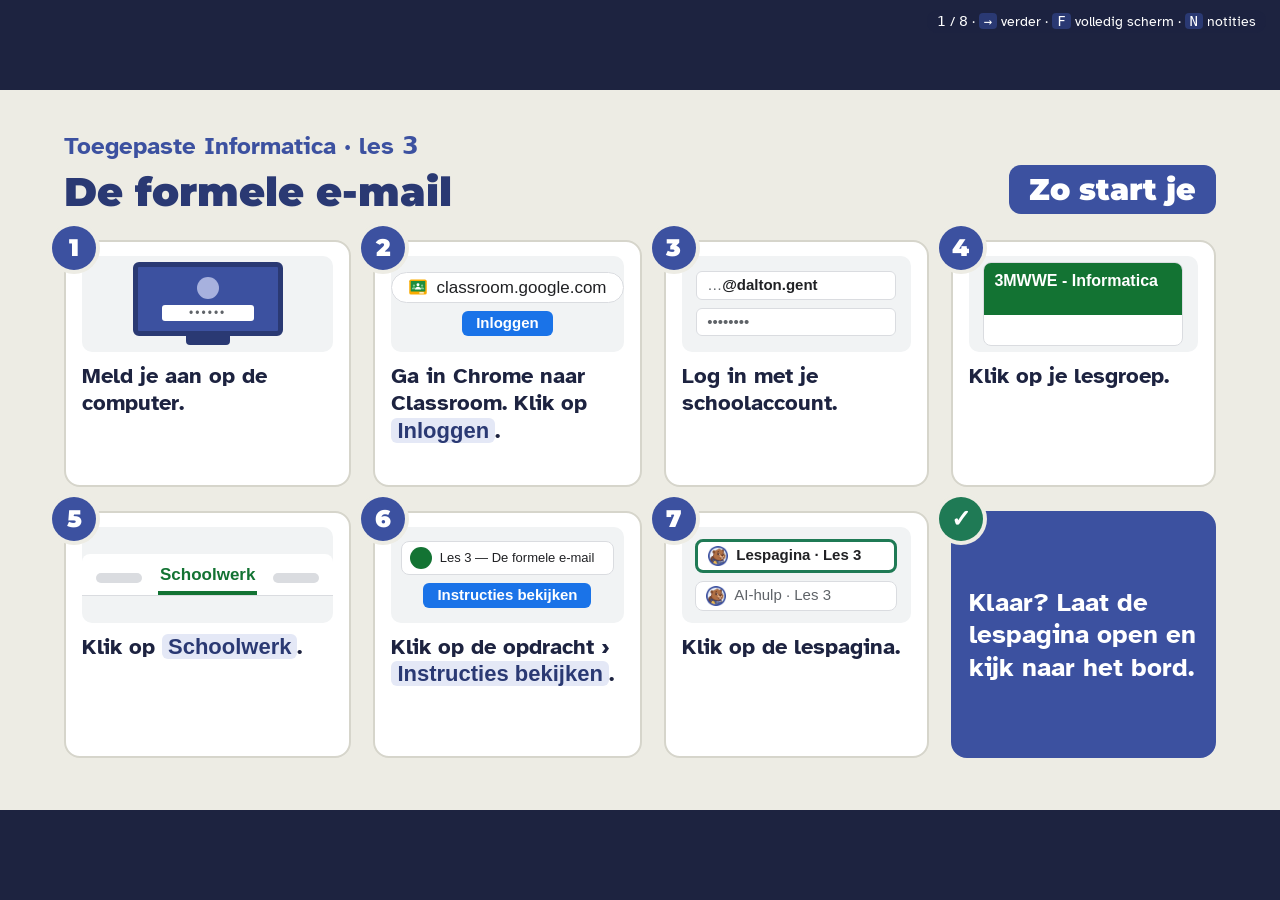
==== commit a8630968: "Startpagina groter, Inleveren in stap 7, kloktijden op dia 7 Bijgewerkt volgens de afspraken van 11 " ====
--- a/presentatie.html
+++ b/presentatie.html
@@ -213,29 +213,29 @@
 <!-- 7 -->
 <section class="slide compact met-mascotte">
   <img class="mascotte" src="assets/mascotte/dalton_laptop.webp" alt="" width="240" height="240">
-  <p class="kicker">Keuzewerktijd · 40 minuten</p>
+  <p class="kicker">Keuzewerktijd · <span class="eindtijd">40 minuten</span></p>
   <h2>Zo werk je verder</h2>
   <div class="two" style="grid-template-columns: 1.5fr 1fr; gap: 24px">
     <div>
-      <ol class="steps1">
-        <li>Klaarzetten <span class="klok">3'</span></li>
-        <li>Goed of zwak? <span class="klok">8'</span></li>
-        <li>Aan, Cc of Bcc? <span class="klok">5'</span></li>
-        <li>Het begin van je e-mail <span class="klok">5'</span></li>
-        <li>Inleiding, midden en slot <span class="klok">10'</span></li>
-        <li>Feedback van je buur <span class="klok">6'</span></li>
-        <li>Controleren en inleveren <span class="klok">3'</span></li>
+      <ol class="steps1 kloklijst" data-lesmomenten="2026-10-15/14.35/15.25/3MWWE/8" data-beltijden="8.25-9.15 9.15-10.05 10.25-11.15 11.15-12.05 12.05-12.55 13.45-14.35 14.35-15.25 15.25-16.15 16.15-17.05">
+        <li data-min="3">Klaarzetten <span class="klok tijd">3'</span></li>
+        <li data-min="8">Goed of zwak? <span class="klok tijd">8'</span></li>
+        <li data-min="5">Aan, Cc of Bcc? <span class="klok tijd">5'</span></li>
+        <li data-min="5">Het begin van je e-mail <span class="klok tijd">5'</span></li>
+        <li data-min="10">Inleiding, midden en slot <span class="klok tijd">10'</span></li>
+        <li data-min="6">Feedback van je buur <span class="klok tijd">6'</span></li>
+        <li data-min="3">Controleren en inleveren <span class="klok tijd">3'</span></li>
       </ol>
     </div>
     <div class="panel navy">
       <p style="font-size:25px"><strong>Vast?</strong></p>
-      <p class="vast5" style="font-size:25px">1. Theoriekaart<br>2. Hulp nodig?<br>3. AI-hulp<br>4. Je buur<br>5. Ik</p>
+      <p class="vast5" style="font-size:25px">1. Hulp nodig?<br>2. Je buur<br>3. AI-hulp<br>4. Ik</p>
     </div>
   </div>
   <p class="klok" style="margin-top:14px;font-size:23px">
     <strong>Alles staat in de opdracht in <span class="met-logo"><img class="logo" src="assets/logos/classroom.svg" alt="">Google Classroom</span></strong> <em>Les 3 — De formele e-mail</em>: de lespagina, de AI-hulp en rechts onder <em>Jouw werk</em> je werkdocument Interviewmail. Je levert je <strong>werkdocument</strong> in.<br>Adres: jonasdaltongent.github.io/Interviewmail-Labo/<!-- PAS AAN --></p>
   <template class="note">
-    <p><strong>Keuzewerktijd, 40'.</strong> Laat deze dia staan zolang ze werken. De minuten per stap tellen samen op tot 40, inleveren inbegrepen.</p>
+    <p><strong>Keuzewerktijd, 40'.</strong> Laat deze dia staan zolang ze werken. <strong>De kloktijden</strong> komen uit de planning: buiten de les toont de dia de uren van het geplande lesmoment (met de dag erbij); tijdens dat lesmoment rekent ze vanaf nu tot de bel, min 1 minuut voor de exitvraag. Te vroeg getoond, of geef je de les op een ander uur? Druk op <strong>T</strong>: dan rekent de dia vanaf nu tot de bel.</p>
     <p>Eerste rondgang (stap 1–2): heeft iedereen de lespagina én Interviewmail open, in twee tabbladen? Is rij 2 van deel 1 begonnen? Dat eerst, voor alles.</p>
     <p>Tweede rondgang (stap 4–5): Aan en Cc juist overgetypt, Bcc leeg? <em>u</em> in plaats van <em>je</em>? Laat wie klaar is met stap 5 al een buur zoeken voor stap 6. Vraag bij het meelezen: <em>"Lees je midden luidop: weet mevrouw De Clercq nu wanneer en hoe lang?"</em></p>
     <p>Oneven aantal in stap 6: een groepje van drie, of lees zelf mee.</p>
--- a/css/slides.css
+++ b/css/slides.css
@@ -133,6 +133,10 @@
 .hud kbd { background: #2A3973; border-radius: 4px; padding: 0 5px; color: #fff; }
 body.show-notes .hud, body:fullscreen .hud { display: none; }
 
+/* kloktijden op Zo werk je verder (sinds 11-10-2026): js/slides.js rekent ze uit (_afspraken/presentatie.md) */
+.kloklijst .tijd { font-size: 26px; font-weight: 700; color: var(--navy); margin-left: .35em; white-space: nowrap; }
+.kloklijst li[data-samen] .tijd { color: var(--ok); }
+
 /* Logo's (sinds 11-10-2026, _afspraken/vormgeving-en-techniek.md) */
 .logo { width: 1em; height: 1em; flex-shrink: 0; vertical-align: -.12em; object-fit: contain; }
 .url-balk { display: inline-flex; align-items: center; gap: 8px; }
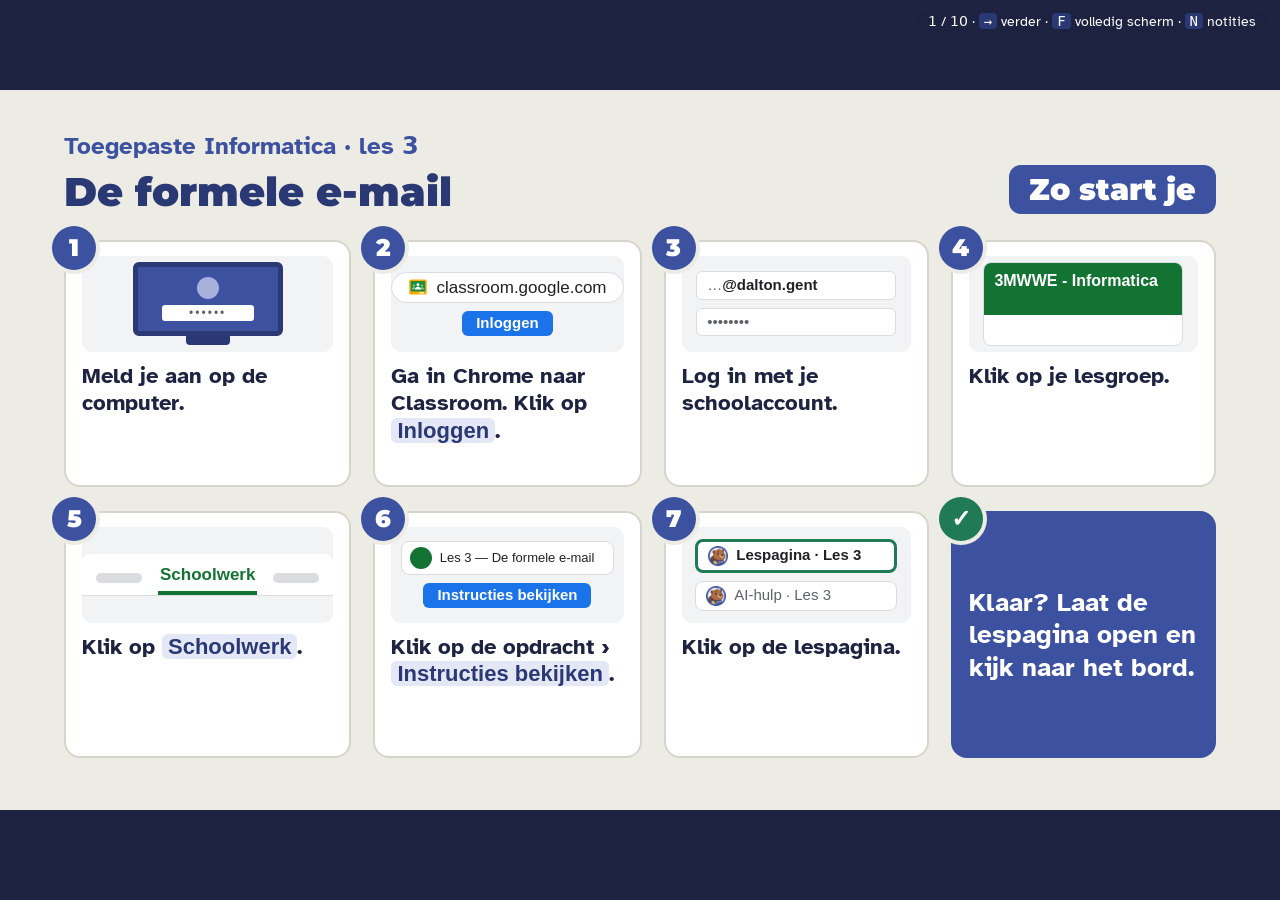
==== commit 2b2e3c92: "Stap voor stap / Kort, zoals MW les 3: stapjes met beelden, controledia en samen stap 1 - Wat moet j" ====
--- a/presentatie.html
+++ b/presentatie.html
@@ -118,6 +118,7 @@
 
 <!-- 4 -->
 <section class="slide">
+  <img class="sfeer" src="assets/beelden/delantaarn.webp" alt="" width="583" height="600">
   <p class="kicker">Ik doe · dia 2 van 4 · het eindproduct</p>
   <h2>Een e-mail in acht delen</h2>
   <div class="delen">
@@ -210,7 +211,45 @@
   </template>
 </section>
 
-<!-- 7 -->
+<!-- 7 · controle (sinds 11-10-2026) -->
+<section class="slide" data-answer>
+  <p class="kicker">Controle · iedereen antwoordt</p>
+  <h2>Waar zet je je begeleider?</h2>
+  <div class="qcol">
+    <p style="font-size:30px;font-weight:700;margin:0 0 8px">Mevrouw Coppens leest mee, maar moet niets doen.</p>
+    <div class="opts">
+      <div class="opt"><span class="n">A</span>In Aan</div>
+      <div class="opt right"><span class="n">B</span>In Cc</div>
+      <div class="opt"><span class="n">C</span>In Bcc</div>
+    </div>
+  </div>
+  <p class="answer">In Cc. In Aan staat alleen wie moet antwoorden: mevrouw De Clercq.</p>
+  <template class="note">
+    <p><strong>Controle (1'). Iedereen antwoordt tegelijk</strong>: 1, 2 of 3 vingers voor A, B of C. Kijk rond en onthoud wie A of C toont.</p>
+    <p>Wie A kiest: <em>"Moet mevrouw Coppens antwoorden?"</em> Wie C kiest: <em>"Mag mevrouw De Clercq weten dat je begeleider meeleest?"</em></p>
+    <p>Druk op → voor het antwoord. Wie fout had, komt zo meteen 3 tot 5 minuten bij je.</p>
+  </template>
+</section>
+
+<!-- 8 · samen stap 1 (sinds 11-10-2026) -->
+<section class="slide">
+  <p class="kicker">Samen · 3 minuten</p>
+  <h2>Iedereen doet stap 1</h2>
+  <div class="panel">
+    <ol class="steps1">
+      <li>Open de lespagina. Klik op <strong>Stap 1 · Klaarzetten</strong>.</li>
+      <li>Open <strong>Interviewmail</strong>. Lees het kader <em>Je onderzoek</em>.</li>
+      <li>Klaar? Steek je <strong>duim</strong> op.</li>
+    </ol>
+  </div>
+  <template class="note">
+    <p><strong>Samen (3').</strong> Iedereen doet stap 1 tegelijk. Loop rond en kijk naar de schermen: lespagina en Interviewmail open, in twee tabbladen, en het kader <em>Je onderzoek</em> in beeld?</p>
+    <p>Duim op bij de meesten: ga naar de volgende dia. Wie op de controlevraag fout had of hier vastloopt, blijft 3 tot 5 minuten bij je. De rest begint aan stap 2.</p>
+    <p><strong>Nieuw op de lespagina</strong>: bovenaan elke stap staat <em>Stap voor stap</em> / <em>Kort</em>. Zeg één zin: <em>"Weet je niet hoe het moet? Laat Stap voor stap aan, dan zie je elk klein stapje met een beeld. Kan je het al? Kies Kort."</em></p>
+  </template>
+</section>
+
+<!-- 9 -->
 <section class="slide compact met-mascotte">
   <img class="mascotte" src="assets/mascotte/dalton_laptop.webp" alt="" width="240" height="240">
   <p class="kicker">Keuzewerktijd · <span class="eindtijd">40 minuten</span></p>
@@ -218,7 +257,7 @@
   <div class="two" style="grid-template-columns: 1.5fr 1fr; gap: 24px">
     <div>
       <ol class="steps1 kloklijst" data-lesmomenten="2026-10-15/14.35/15.25/3MWWE/8" data-beltijden="8.25-9.15 9.15-10.05 10.25-11.15 11.15-12.05 12.05-12.55 13.45-14.35 14.35-15.25 15.25-16.15 16.15-17.05">
-        <li data-min="3">Klaarzetten <span class="klok tijd">3'</span></li>
+        <li data-min="3" data-samen>Klaarzetten <span class="klok tijd">samen &#10003;</span></li>
         <li data-min="8">Goed of zwak? <span class="klok tijd">8'</span></li>
         <li data-min="5">Aan, Cc of Bcc? <span class="klok tijd">5'</span></li>
         <li data-min="5">Het begin van je e-mail <span class="klok tijd">5'</span></li>
@@ -229,23 +268,24 @@
     </div>
     <div class="panel navy">
       <p style="font-size:25px"><strong>Vast?</strong></p>
-      <p class="vast5" style="font-size:25px">1. Hulp nodig?<br>2. Je buur<br>3. AI-hulp<br>4. Ik</p>
+      <p class="vast5" style="font-size:25px">1. <em>Toon stapjes</em><br>2. Je buur<br>3. AI-hulp<br>4. Ik</p>
+      <p style="margin-top:14px;font-size:22px">Vink af in de <strong>checklist</strong>.</p>
     </div>
   </div>
   <p class="klok" style="margin-top:14px;font-size:23px">
     <strong>Alles staat in de opdracht in <span class="met-logo"><img class="logo" src="assets/logos/classroom.svg" alt="">Google Classroom</span></strong> <em>Les 3 — De formele e-mail</em>: de lespagina, de AI-hulp en rechts onder <em>Jouw werk</em> je werkdocument Interviewmail. Je levert je <strong>werkdocument</strong> in.<br>Adres: jonasdaltongent.github.io/Interviewmail-Labo/<!-- PAS AAN --></p>
   <template class="note">
     <p><strong>Keuzewerktijd, 40'.</strong> Laat deze dia staan zolang ze werken. <strong>De kloktijden</strong> komen uit de planning: buiten de les toont de dia de uren van het geplande lesmoment (met de dag erbij); tijdens dat lesmoment rekent ze vanaf nu tot de bel, min 1 minuut voor de exitvraag. Te vroeg getoond, of geef je de les op een ander uur? Druk op <strong>T</strong>: dan rekent de dia vanaf nu tot de bel.</p>
-    <p>Eerste rondgang (stap 1–2): heeft iedereen de lespagina én Interviewmail open, in twee tabbladen? Is rij 2 van deel 1 begonnen? Dat eerst, voor alles.</p>
+    <p>Eerste rondgang (stap 2): is iedereen aan rij 2 van deel 1 begonnen? Wie nog geen twee tabbladen open heeft (lespagina en Interviewmail), eerst dat.</p>
     <p>Tweede rondgang (stap 4–5): Aan en Cc juist overgetypt, Bcc leeg? <em>u</em> in plaats van <em>je</em>? Laat wie klaar is met stap 5 al een buur zoeken voor stap 6. Vraag bij het meelezen: <em>"Lees je midden luidop: weet mevrouw De Clercq nu wanneer en hoe lang?"</em></p>
     <p>Oneven aantal in stap 6: een groepje van drie, of lees zelf mee.</p>
     <p><strong>Vergeet niet</strong> het adres op deze dia aan te passen als de repository anders heet.</p>
   </template>
 </section>
 
-<!-- 8 -->
-<section class="slide met-mascotte" data-answer>
-  <img class="mascotte" src="assets/mascotte/dalton_hulp.webp" alt="" width="240" height="240">
+<!-- 10 -->
+<section class="slide met-casus" data-answer>
+  <figure class="casus"><img src="assets/beelden/declercq.webp" alt="Tekening: mevrouw De Clercq zit aan haar bureau en leest een e-mail op haar laptop." width="800" height="706"><figcaption>Gemaakt met AI</figcaption></figure>
   <p class="kicker">Afsluiten · laatste minuut</p>
   <h2>Mevrouw De Clercq leest je e-mail</h2>
   <p style="font-size:34px;font-weight:700;margin-top:10px">Welke twee dingen moet ze zeker weten?</p>
--- a/css/slides.css
+++ b/css/slides.css
@@ -143,3 +143,14 @@
 .url-balk .logo, .bijl-chip .logo { width: 20px; height: 20px; }
 .met-logo { white-space: nowrap; }
 .met-logo .logo { margin-right: .25em; }
+
+/* Beelden van Nano Banana (_afspraken/vormgeving-en-techniek.md, Tekeningen en beelden, regel 9), sinds 14-10-2026.
+   .casus: een casusbeeld rechtsonder, in de plaats van de mascotte, met "Gemaakt met AI" eronder.
+   .sfeer: een klein sfeerbeeld rechtsboven, naast de titel. Versiering, dus alt="". Meet de dia. */
+.slide.met-casus > p:not(.kicker) { max-width: calc(100% - 410px); }   /* de titel houdt de volle breedte */
+.slide .casus { position: absolute; right: 40px; bottom: 28px; width: 370px; margin: 0; background: #fff;
+  border-radius: 16px; padding: 10px 10px 6px; box-shadow: 0 4px 18px rgba(29, 35, 64, .12); }
+.slide .casus img { display: block; width: 100%; height: auto; border-radius: 10px; }
+.slide .casus figcaption { font-size: 15px; color: var(--muted, #545B78); text-align: right; margin-top: 4px; }
+.slide .sfeer { position: absolute; right: 56px; top: 40px; width: 110px; height: auto; background: #fff;
+  border-radius: 14px; padding: 6px; box-shadow: 0 4px 18px rgba(29, 35, 64, .12); pointer-events: none; }
